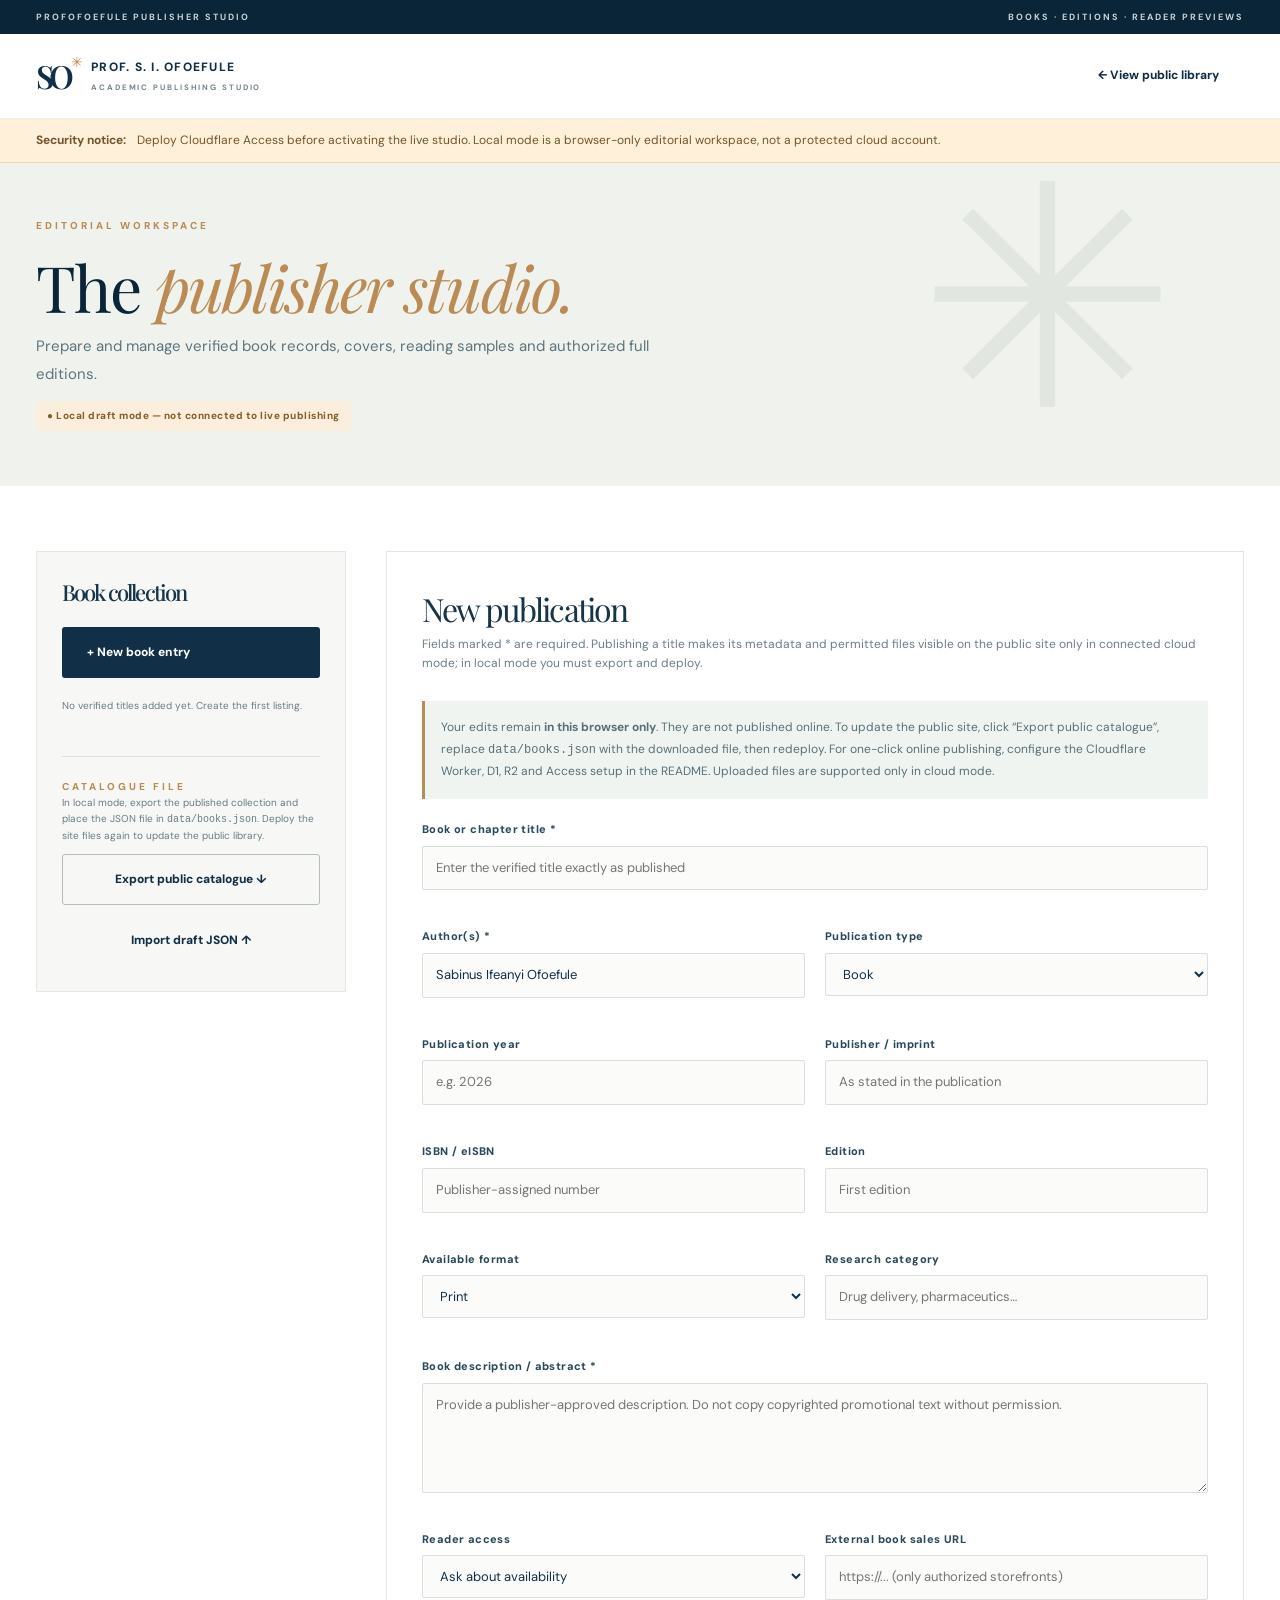
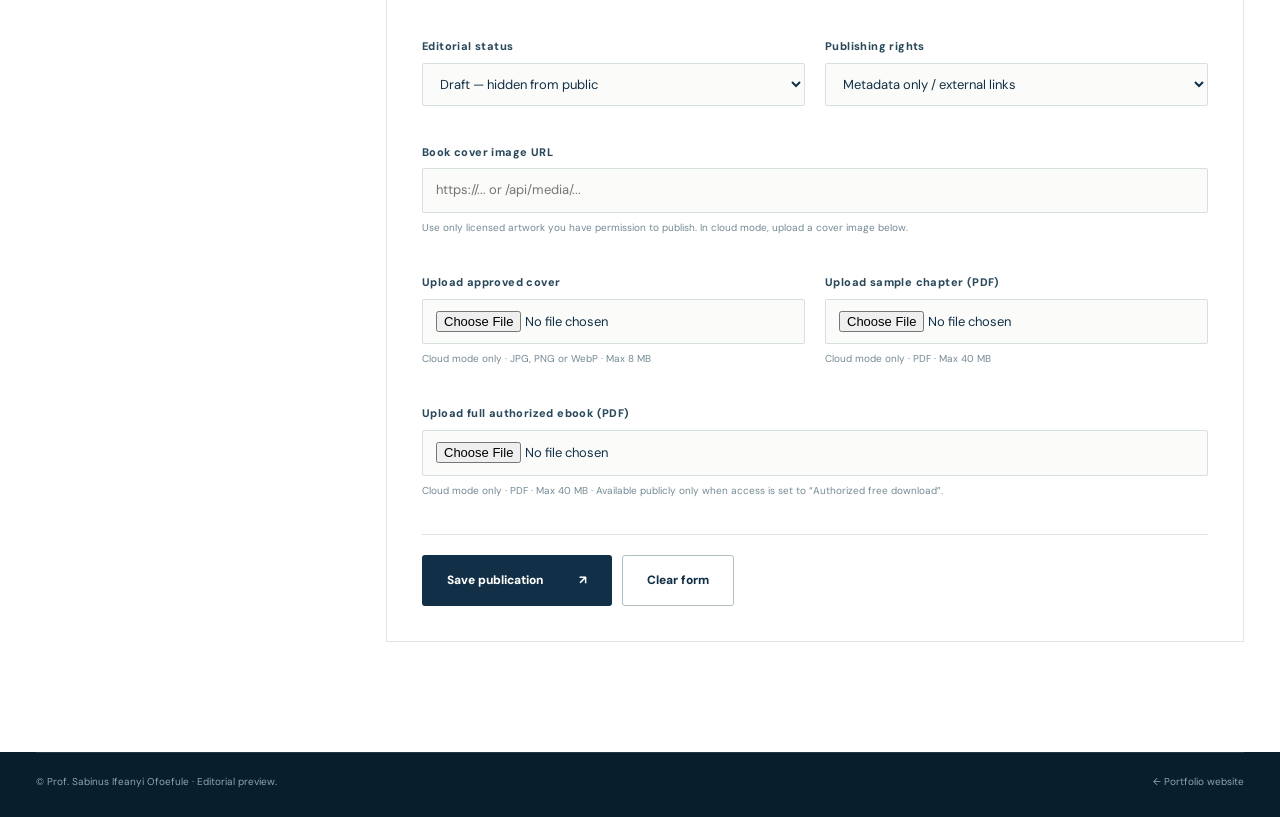
==== site/admin.html @ 311e2a6b "feat: add academic portfolio, publication library, and book publishing studio" ====
<!doctype html><html lang="en"><head><meta charset="UTF-8"><meta name="viewport" content="width=device-width,initial-scale=1"><meta name="theme-color" content="#112d43"><title>Publisher Studio | Prof. S. I. Ofoefule</title><meta name="robots" content="noindex,nofollow"><link rel="icon" href="assets/logo.svg"><link rel="stylesheet" href="assets/style.css"></head><body>
<a class="skip-link" href="#main">Skip to content</a><div class="topline"><div class="container top-inner"><span>PROFOFOEFULE PUBLISHER STUDIO</span><span>BOOKS · EDITIONS · READER PREVIEWS</span></div></div><header class="site-header"><nav class="nav container"><a class="brand" href="index.html"><span class="brand-mark">SO<span class="brand-star">✳</span></span><span class="brand-copy"><b>PROF. S. I. OFOEFULE</b><small>ACADEMIC PUBLISHING STUDIO</small></span></a><a href="books.html" class="btn btn-ghost">← View public library</a></nav></header>
<div class="studio-banner"><div class="container"><strong>Security notice:</strong> Deploy Cloudflare Access before activating the live studio. Local mode is a browser-only editorial workspace, not a protected cloud account.</div></div>
<main id="main"><section class="page-hero" style="padding:55px 0"><div class="container"><div class="section-kicker">EDITORIAL WORKSPACE</div><h1 style="margin-bottom:8px">The <em>publisher studio.</em></h1><p style="margin-bottom:12px">Prepare and manage verified book records, covers, reading samples and authorized full editions.</p><div id="modeStatus" class="status-chip" role="status">Detecting publishing mode…</div></div></section><section class="inner-content"><div class="container studio-layout"><aside class="studio-panel"><h2>Book collection</h2><button class="btn btn-dark" id="newBook" style="width:100%;justify-content:space-between">+ New book entry</button><div class="studio-entries" id="entries"><p class="preview-badge">Loading entries…</p></div><div style="border-top:1px solid #dae2dd;margin-top:32px;padding-top:22px"><div class="section-kicker">CATALOGUE FILE</div><p class="preview-badge">In local mode, export the published collection and place the JSON file in <code>data/books.json</code>. Deploy the site files again to update the public library.</p><button class="btn btn-outline" id="exportBooks" style="width:100%">Export public catalogue ↓</button><label class="btn btn-ghost" style="width:100%;margin-top:10px;cursor:pointer">Import draft JSON ↑<input type="file" accept="application/json,.json" id="importBooks" style="display:none"></label></div></aside>
<div class="studio-form"><h2 id="formHeading">New publication</h2><p>Fields marked * are required. Publishing a title makes its metadata and permitted files visible on the public site only in connected cloud mode; in local mode you must export and deploy.</p><div class="help-tip" id="modeHelp">Checking access to the configured Cloudflare database.</div><form id="bookForm"><input type="hidden" name="id" id="bookId"><div class="form-grid"><div class="form-field wide"><label for="title">Book or chapter title *</label><input type="text" id="title" name="title" placeholder="Enter the verified title exactly as published" required maxlength="220"></div><div class="form-field"><label for="author">Author(s) *</label><input type="text" id="author" name="author" value="Sabinus Ifeanyi Ofoefule" required maxlength="300"></div><div class="form-field"><label for="type">Publication type</label><select id="type" name="type"><option value="book">Book</option><option value="chapter">Book chapter</option></select></div><div class="form-field"><label for="year">Publication year</label><input type="number" id="year" name="year" min="1900" max="2100" placeholder="e.g. 2026"></div><div class="form-field"><label for="publisher">Publisher / imprint</label><input type="text" id="publisher" name="publisher" maxlength="200" placeholder="As stated in the publication"></div><div class="form-field"><label for="isbn">ISBN / eISBN</label><input type="text" id="isbn" name="isbn" maxlength="45" placeholder="Publisher-assigned number"></div><div class="form-field"><label for="edition">Edition</label><input type="text" id="edition" name="edition" maxlength="85" placeholder="First edition"></div><div class="form-field"><label for="format">Available format</label><select id="format" name="format"><option value="Print">Print</option><option value="eBook (PDF)">eBook (PDF)</option><option value="Print + eBook">Print + eBook</option><option value="Book chapter">Book chapter</option></select></div><div class="form-field"><label for="category">Research category</label><input type="text" id="category" name="category" maxlength="100" placeholder="Drug delivery, pharmaceutics…"></div><div class="form-field wide"><label for="summary">Book description / abstract *</label><textarea id="summary" name="summary" required maxlength="6000" placeholder="Provide a publisher-approved description. Do not copy copyrighted promotional text without permission."></textarea></div><div class="form-field"><label for="access">Reader access</label><select id="access" name="access"><option value="inquiry">Ask about availability</option><option value="free">Authorized free download</option><option value="external">External purchase / distribution link</option></select></div><div class="form-field"><label for="external_url">External book sales URL</label><input type="url" id="external_url" name="external_url" placeholder="https://... (only authorized storefronts)"></div><div class="form-field"><label for="status">Editorial status</label><select id="status" name="status"><option value="draft">Draft — hidden from public</option><option value="published">Published — visible publicly</option></select></div><div class="form-field"><label for="license">Publishing rights</label><select id="license" name="license"><option value="metadata">Metadata only / external links</option><option value="authorized">Author or publisher authorized file hosting</option></select></div><div class="form-field wide"><label for="cover_url">Book cover image URL</label><input type="text" id="cover_url" name="cover_url" placeholder="https://... or /api/media/..."><small>Use only licensed artwork you have permission to publish. In cloud mode, upload a cover image below.</small></div><div class="form-field"><label for="coverFile">Upload approved cover</label><input type="file" id="coverFile" accept="image/jpeg,image/png,image/webp"><small>Cloud mode only · JPG, PNG or WebP · Max 8 MB</small></div><div class="form-field"><label for="sampleFile">Upload sample chapter (PDF)</label><input type="file" id="sampleFile" accept="application/pdf"><small>Cloud mode only · PDF · Max 40 MB</small></div><div class="form-field wide"><label for="fullFile">Upload full authorized ebook (PDF)</label><input type="file" id="fullFile" accept="application/pdf"><small>Cloud mode only · PDF · Max 40 MB · Available publicly only when access is set to “Authorized free download”.</small></div></div><input type="hidden" name="sample_url" id="sample_url"><input type="hidden" name="full_url" id="full_url"><div class="form-actions"><button class="btn btn-dark" type="submit" id="saveBtn">Save publication <span>↗</span></button><button class="btn btn-outline" id="resetBtn" type="button">Clear form</button><button class="btn btn-ghost hidden" id="deleteBtn" type="button" style="color:#8a3d3d">Delete entry</button></div></form></div></div></section></main><footer class="footer"><div class="container footer-base"><span>© <span id="year"></span> Prof. Sabinus Ifeanyi Ofoefule · Editorial preview.</span><span><a href="index.html">← Portfolio website</a></span></div></footer><div id="toast" class="toast hidden" role="status"></div><script src="assets/common.js" defer></script><script src="assets/studio.js" defer></script></body></html>
---- site/assets/style.css ----
@import url('https://fonts.googleapis.com/css2?family=DM+Sans:wght@400;500;600;700&family=Manrope:wght@400;500;600;700;800&family=Playfair+Display:ital,wght@0,400;0,500;0,600;0,700;1,400;1,500;1,600&display=swap');
:root{--navy:#112f46;--navy-deep:#0a2438;--navy-light:#1d4860;--ink:#173448;--text:#3e5260;--sub:#6e7e83;--gold:#bb8b55;--gold-light:#dec49d;--cream:#f8f6f1;--paper:#fff;--line:#dce1de;--blue-bg:#edf2f2;--serif:'Playfair Display',Georgia,serif;--sans:'DM Sans',Arial,sans-serif;--manrope:'Manrope',Arial,sans-serif}
*{box-sizing:border-box}html{scroll-behavior:smooth;scroll-padding-top:100px}body{margin:0;background:var(--cream);color:var(--ink);font-family:var(--sans);font-size:15px;line-height:1.6}a{color:inherit;text-decoration:none}button,input,select,textarea{font:inherit}button{cursor:pointer}img{max-width:100%}.container{width:min(1240px,calc(100% - 72px));margin-inline:auto}.skip-link{position:absolute;left:-1000px;top:0;background:white;color:var(--navy);z-index:100;padding:12px}.skip-link:focus{left:10px;top:10px}.topline{background:var(--navy-deep);color:#c8d3d6;font-size:9px;font-weight:700;letter-spacing:2px}.top-inner{display:flex;justify-content:space-between;align-items:center;min-height:34px}.top-dot{display:inline-block;width:4px;height:4px;border-radius:50%;background:var(--gold);margin:0 10px 2px}.site-header{background:#fff;position:relative;z-index:12;border-bottom:1px solid #eef0ed}.nav{min-height:84px;display:flex;align-items:center;justify-content:space-between;gap:24px}.brand{display:inline-flex;align-items:center;gap:14px;min-width:215px}.brand-mark{font-family:var(--serif);font-size:32px;letter-spacing:-5px;position:relative;line-height:1;color:var(--navy);font-weight:600;padding-right:8px}.brand-star{font:14px var(--sans);position:absolute;top:-7px;right:-6px;letter-spacing:0;color:var(--gold)}.brand-copy{display:flex;flex-direction:column;gap:4px}.brand-copy b{letter-spacing:1.25px;color:var(--navy);font-size:12px;font-weight:800}.brand-copy small{font-size:7.8px;letter-spacing:1.9px;color:#73858a;font-weight:700}.nav-links{display:flex;align-items:center;gap:30px}.nav-links>a{font-size:12px;font-weight:700;color:#385366;white-space:nowrap;transition:color .2s}.nav-links>a:hover,.nav-links>a.active{color:var(--gold)}.nav-links .nav-action{background:var(--navy);color:white;border-radius:3px;padding:14px 17px;display:inline-flex;gap:17px}.nav-links .nav-action:hover{color:#fff;background:#264961}.mobile-toggle{display:none;border:0;background:none;padding:10px}.mobile-toggle span{display:block;width:25px;height:2px;background:var(--navy);margin:5px 0}
.hero{background:linear-gradient(110deg,#fcfbf8 2%,#f6f5ee 80%);overflow:hidden}.hero-grid{min-height:680px;display:grid;grid-template-columns:1.14fr .86fr;align-items:center;gap:70px}.hero-copy{padding:75px 0 75px 12px}.eyebrow,.section-kicker,.small-caps{font-size:10px;letter-spacing:3px;font-weight:800;color:var(--gold);display:flex;align-items:center;gap:10px}.eyebrow .dot{height:7px;width:7px;background:var(--gold);border-radius:50%}.hero-name{font-size:16px;font-weight:700;margin:31px 0 5px;color:var(--navy-light)}h1,h2,h3,p{margin-top:0}h1,h2{font-family:var(--serif);font-weight:400;letter-spacing:-1.85px}h1{font-size:clamp(45px,5vw,74px);line-height:1.19;margin-bottom:22px;color:var(--navy-deep)}h1 em,h2 em{font-weight:400;color:var(--gold);font-style:italic}.hero-lead{max-width:530px;color:#566b74;font-size:17px;line-height:1.85;margin-bottom:29px}.hero-buttons{display:flex;align-items:center;gap:16px}.btn{display:inline-flex;align-items:center;justify-content:center;gap:35px;padding:15px 24px;border-radius:3px;font-size:12px;font-weight:800;border:1px solid transparent;transition:transform .2s,background-color .2s;text-align:center;white-space:nowrap}.btn:hover{transform:translateY(-2px)}.btn-dark{background:var(--navy);color:#fff}.btn-dark:hover{background:#23495c}.btn-ghost{color:var(--navy)}.btn-ghost:hover{background:#ebece5}.btn-outline{border-color:#b2bec1;background:transparent;color:var(--navy)}.btn-gold{background:#d6b17f;color:var(--navy-deep)}.btn-gold:hover{background:#edc894}.hero-affil{display:flex;align-items:center;gap:15px;border-top:1px solid #e1e2da;padding-top:32px;margin-top:46px}.affil-symbol{font-size:28px;color:#c5a46c}.hero-affil span:last-child{display:flex;flex-direction:column}.hero-affil strong{font-size:12px;font-weight:800}.hero-affil small{font-size:11px;color:#75888e}.hero-visual{height:680px;position:relative;display:flex;align-items:center;justify-content:center;isolation:isolate}.orb{position:absolute;border-radius:50%;border:1px solid #d7d9cf}.orb-one{width:620px;height:620px;left:0;top:4%;z-index:-1}.orb-two{width:470px;height:470px;left:14%;top:16%;z-index:-1;border-color:#dcd9d0}.portrait-wrap{width:380px;height:485px;background:linear-gradient(160deg,#214c60,#0e293f 70%);position:relative;box-shadow:18px 23px 0 #e7e3d8,0 25px 70px #21445c1e;display:flex;flex-direction:column;justify-content:space-between;overflow:hidden}.portrait-wrap::before{content:'';position:absolute;width:340px;height:340px;border:1px solid #f7e2b52b;border-radius:50%;top:30px;right:-125px}.portrait-wrap::after{content:'';position:absolute;width:190px;height:190px;border:1px solid #f7e2b52b;border-radius:50%;top:105px;right:-50px}.portrait-head{display:flex;flex-direction:column;align-items:center;padding-top:116px;color:white;z-index:1}.portrait-eyebrow{font-size:10px;color:#deb982;letter-spacing:3px}.portrait-monogram{font-family:var(--serif);font-size:122px;font-weight:400;letter-spacing:-15px;margin-left:-9px;line-height:1.4;color:#e7e3d7}.portrait-monogram span{color:#c6955d}.portrait-script{font-family:var(--serif);font-size:22px;font-style:italic;color:#f2d29b}.portrait-btm{display:flex;align-items:center;gap:19px;padding:25px 31px;color:#c3d3d7;border-top:1px solid #ffffff23;z-index:1;font-size:9px;font-weight:700;letter-spacing:2.3px}.mini-atom{font-size:33px;color:#c2a577}.portrait-line{position:absolute;width:2px;height:90px;background:#d3ae7e;top:0;left:35px;opacity:.5}.portrait-stamp{width:112px;height:112px;position:absolute;border-radius:50%;background:#ead0a8;color:#163144;right:-11px;bottom:73px;display:flex;flex-direction:column;align-items:center;justify-content:center;text-align:center;line-height:1.05;box-shadow:0 8px 15px #00000013}.portrait-stamp span{font-size:9px;letter-spacing:2px}.portrait-stamp b{font-size:31px;font-family:var(--serif);font-weight:500}.portrait-stamp small{font-size:7px;letter-spacing:1px;font-weight:700}.hero-decoration{position:absolute;bottom:29px;right:-46px;letter-spacing:3.7px;color:#b6b8ad;font-size:9px;transform:rotate(-90deg);transform-origin:right bottom}.stats-band{background:var(--navy);color:white}.stats-grid{display:grid;grid-template-columns:repeat(4,1fr);padding:34px 0}.stat{display:flex;align-items:center;gap:19px;min-height:80px;justify-content:center;border-right:1px solid #ffffff2d}.stat:last-child{border:0}.stat b{font-family:var(--serif);font-size:41px;font-weight:400;line-height:1}.stat b span{color:#c59d65}.stat>span{font-size:10px;font-weight:800;letter-spacing:1.2px;line-height:1.8}.stat small{display:block;color:#a9c0ca;font-weight:400;letter-spacing:0;font-size:11px}
.section{padding:113px 0}.section-side{border-top:1px solid #cfd7d4;padding-top:20px}.section-number{font-size:10px;color:#637885;font-weight:800;letter-spacing:2px}.side-ornament{height:76px;width:1px;background:#c7c9c2;margin:23px 0}.small-caps{font-size:9px;color:#869096;letter-spacing:2px}.intro-section{background:white}.intro-grid{display:grid;grid-template-columns:1fr 3fr;gap:72px}.intro-content h2{font-size:clamp(36px,4vw,56px);line-height:1.25;max-width:880px;margin:20px 0 31px}.intro-columns{display:grid;grid-template-columns:1fr 1fr;gap:38px}.intro-columns p{color:#5a6f76;font-size:15px;line-height:1.95}.intro-columns strong{color:var(--navy)}.text-link{font-size:12px;font-weight:800;border-bottom:1px solid #c7a472;display:inline-flex;align-items:center;gap:38px;padding:10px 0;color:var(--navy)}.research-section{background:#eff3f1}.section-row{display:flex;align-items:end;justify-content:space-between;gap:45px;margin-bottom:43px}.section-row h2{font-size:clamp(36px,4vw,52px);line-height:1.2;margin:15px 0 0}.section-row>p{max-width:365px;color:#60737c;font-size:14px;line-height:1.9;margin:0 0 6px}.research-grid{display:grid;grid-template-columns:repeat(4,1fr);gap:15px}.research-card{background:white;min-height:325px;display:flex;flex-direction:column;padding:25px 25px 0;border:1px solid #e4e7e4;transition:transform .2s,box-shadow .2s}.research-card:hover{transform:translateY(-4px);box-shadow:0 14px 20px #1e404b12}.research-num{font-size:10px;letter-spacing:2px;color:#a8b0b1;font-weight:700}.research-icon{font-family:var(--serif);font-size:47px;color:var(--gold);margin:17px 0 15px;line-height:1}.research-card h3{font-family:var(--serif);font-size:20px;font-weight:600;line-height:1.38;margin-bottom:12px}.research-card p{color:#6b7c82;font-size:12px;line-height:1.85;flex:1}.card-foot{border-top:1px solid #e7e9e7;margin:15px -25px 0;padding:15px 25px;font-size:9px;letter-spacing:1.4px;font-weight:800;color:#788991;display:flex;justify-content:space-between}.card-foot span{font-size:15px;color:var(--gold)}.source-note{color:#869399;font-size:11px;margin-top:20px;margin-bottom:0}.publications-section{background:white}.publication-list{border-top:1px solid #dae1df}.pub-row{display:grid;grid-template-columns:100px 1fr 44px;align-items:center;gap:22px;border-bottom:1px solid #dae1df;padding:28px 6px;transition:background-color .2s}.pub-row:hover{background:#f7f8f5}.pub-year{font-family:var(--serif);font-size:25px;color:#b08d64}.pub-main{display:flex;flex-direction:column;gap:4px}.pub-main small{font-size:9px;color:#b08d64;letter-spacing:2px;font-weight:800}.pub-main b{font-family:var(--serif);font-size:20px;line-height:1.4;font-weight:600;color:var(--navy)}.pub-main>span{font-size:12px;color:#70848b}.pub-arrow{text-align:center;color:var(--gold);font-size:22px}.books-feature{background:var(--navy-deep);color:#fff;overflow:hidden}.books-feature-grid{display:grid;grid-template-columns:1.15fr 1fr;gap:50px;min-height:535px;align-items:center}.books-feature-copy{padding:80px 0}.section-kicker.light{color:#d4b280}.books-feature h2{font-size:clamp(38px,4vw,56px);line-height:1.3;margin:23px 0}.books-feature p{max-width:570px;color:#becbd0;font-size:14px;line-height:1.95;margin-bottom:29px}.books-note{color:#97afb9;font-size:10px;letter-spacing:.6px;margin-top:26px}.book-art{height:535px;position:relative;display:flex;align-items:flex-end;justify-content:center;perspective:900px}.book-art::before{content:'';position:absolute;width:390px;height:390px;border:1px solid #ffffff15;border-radius:50%;top:12%;right:1%}.book-art::after{content:'';position:absolute;width:250px;height:250px;border:1px solid #ffffff13;border-radius:50%;top:26%;right:16%}.book-stack{position:absolute;bottom:89px;display:flex;flex-direction:column;box-shadow:13px 21px 25px #00000047;z-index:1}.book-stack:after{content:'';position:absolute;right:0;top:0;bottom:0;width:11px;background:#00000021;border-left:1px solid #ffffff2b}.book-back{width:185px;height:280px;right:70px;transform:rotate(12deg);background:#a4aa9f;color:#234350;padding:32px}.book-back i{width:31px;height:31px;border:1px solid #284b5e;border-radius:50%;margin-bottom:45px}.book-back small{font-family:var(--serif);font-size:18px}.book-line{height:2px;width:60px;background:#37566b;margin-bottom:16px}.book-middle{width:198px;height:310px;right:137px;transform:rotate(-11deg);background:#c2a27e;color:#23404e;padding:36px 28px}.book-middle i{display:block;border-top:2px solid #365465;border-bottom:2px solid #365465;height:10px;width:60px;margin-bottom:75px}.book-middle span{font-family:var(--serif);font-size:27px;line-height:1.25}.book-middle small{font-size:9px;margin-top:10px;letter-spacing:2px}.book-front{width:220px;height:345px;right:210px;transform:rotate(-5deg);background:linear-gradient(145deg,#24475b,#112d44 65%);color:#e6d5b6;padding:29px;z-index:3;border:1px solid #5d7e8c}.front-logo{letter-spacing:4px;font-size:10px;color:#ebc68e}.front-pattern{font-size:115px;font-weight:100;line-height:1;color:#c69e66;margin:23px 0 8px;text-align:center}.book-front b{font-family:var(--serif);font-size:23px;font-weight:500;line-height:1.2}.book-front>span{margin-top:7px;font-size:8px;letter-spacing:1.5px}.book-front>small{border-top:1px solid #b28c6344;margin-top:auto;padding-top:10px;font-size:7px;letter-spacing:1.7px}.book-plinth{height:58px;width:460px;background:#1b4154;position:absolute;bottom:32px;right:43px;transform:skew(-23deg);box-shadow:0 19px 35px #0004}.timeline-section{background:#f9faf7}.timeline{border-top:1px solid #dae2de}.timeline-item{display:grid;grid-template-columns:150px 1fr 70px;align-items:center;border-bottom:1px solid #dae2de;padding:24px 6px;gap:35px}.timeline-item>span{font-family:var(--serif);font-size:25px;color:#b59165}.timeline-item h3{font-family:var(--serif);font-size:22px;font-weight:500;margin-bottom:4px}.timeline-item p{font-size:13px;color:#667e86;max-width:710px;margin:0}.timeline-item i{font-style:normal;color:#b1bec0;font-size:11px;letter-spacing:2px;text-align:right}.contact-section{background:#174057;color:white;padding:95px 0}.contact-grid{display:grid;grid-template-columns:1fr 1fr;gap:80px;align-items:center}.contact-section h2{font-size:clamp(38px,4.7vw,62px);line-height:1.24;margin:20px 0}.contact-section p{max-width:500px;color:#c1d2d7;line-height:1.9}.contact-card{background:#f7f5ee;color:var(--navy);padding:42px;box-shadow:20px 20px 0 #ffffff11}.contact-card small{color:#98794c;font-weight:800;letter-spacing:2px;font-size:9px}.contact-email{font-family:var(--serif);font-size:clamp(19px,2vw,25px);display:flex;gap:12px;align-items:center;margin:15px 0}.contact-email span{font-family:var(--sans);color:var(--gold)}.contact-divider{height:1px;background:#d5dacf;margin:30px 0}.contact-card p{color:#5f7480;margin-top:13px;line-height:1.8}.contact-small{font-size:10px;color:#8899a2}.footer{background:#091e2d;color:#dce5e6}.footer-grid{display:grid;grid-template-columns:1fr 1.25fr;gap:70px;padding:62px 0 53px}.footer-brand .brand-mark,.footer-brand .brand-copy b{color:#fff}.footer-brand .brand-copy small{color:#91a9b6}.footer-grid>div>p{font-size:12px;color:#8ca5b2;max-width:300px;margin:23px 0 0}.footer-links{display:grid;grid-template-columns:repeat(3,1fr);gap:20px}.footer-links>div{display:flex;flex-direction:column;gap:12px}.footer-links strong{font-size:9px;color:#c59b63;letter-spacing:2px;margin-bottom:6px}.footer-links a{color:#a8bec8;font-size:12px}.footer-links a:hover{color:#fff}.footer-base{border-top:1px solid #ffffff1b;display:flex;justify-content:space-between;padding:21px 0 28px;gap:20px;color:#8ca5b2;font-size:10px}.footer-dot{color:#c59b63;margin:0 8px}
/* Inner pages */
.page-hero{background:#eff2ed;padding:82px 0 85px;position:relative;overflow:hidden}.page-hero:after{content:'✳';font-size:310px;position:absolute;right:8%;top:-110px;color:#d4dcd5;opacity:.5;pointer-events:none}.page-hero .container{position:relative;z-index:1}.page-hero h1{font-size:clamp(44px,5vw,67px);max-width:850px;margin:15px 0 23px}.page-hero p{max-width:650px;font-size:15px;line-height:1.85;color:#5d747e}.crumb{font-size:11px;color:#6a838d;letter-spacing:1px}.crumb span{margin:0 10px;color:#ba9469}.inner-content{background:#fff;padding:65px 0 110px;min-height:420px}.inner-heading{display:flex;gap:22px;justify-content:space-between;align-items:end;margin-bottom:30px}.inner-heading h2{font-size:35px;margin:0}.catalog-toolbar{display:flex;gap:14px;align-items:center;flex-wrap:wrap;padding-bottom:32px;border-bottom:1px solid #dce4e0}.search{flex:1;min-width:240px;display:flex;align-items:center;gap:12px;background:#f2f5f3;border:1px solid #e0e6e2;border-radius:3px;padding:0 14px}.search input{width:100%;padding:15px 0;background:transparent;border:0;outline:0;font-size:13px}.filter-buttons{display:flex;gap:7px;flex-wrap:wrap}.pill{background:#f3f5f2;color:#46606c;border:1px solid #dfe4e0;border-radius:2px;padding:11px 17px;font-size:11px;font-weight:800}.pill.active{background:var(--navy);color:white;border-color:var(--navy)}.catalog-grid{display:grid;grid-template-columns:repeat(3,1fr);gap:25px;margin-top:35px}.book-card{border:1px solid #e3e8e4;background:#fff;display:flex;flex-direction:column;min-width:0}.book-cover{aspect-ratio:4/4.8;background:#e9eeea;overflow:hidden;position:relative;display:flex;align-items:center;justify-content:center}.book-cover img{height:100%;width:100%;object-fit:cover}.book-placeholder{height:79%;width:62%;background:linear-gradient(140deg,#20485a,#112e44);box-shadow:10px 13px 18px #143b4e22;color:#fff;padding:25px;display:flex;flex-direction:column;position:relative;justify-content:space-between}.book-placeholder:after{content:'✳';color:#cda66f;position:absolute;top:34%;left:33%;font-size:65px}.book-placeholder small{letter-spacing:2px;font-size:8px}.book-placeholder b{font-family:var(--serif);font-size:18px;line-height:1.25;font-weight:500}.book-info{padding:22px 21px;flex:1;display:flex;flex-direction:column}.book-info small{font-size:9px;letter-spacing:1.4px;color:#ba8d57;font-weight:800}.book-info h3{font-family:var(--serif);font-size:23px;line-height:1.34;margin:10px 0}.book-info p{font-size:12px;color:#6d828a;line-height:1.8;flex:1}.book-info .text-link{align-self:start}.empty-library{grid-column:1/-1;background:#f5f7f3;border:1px dashed #c5d4cd;text-align:center;padding:70px 30px}.empty-library .empty-symbol{font-size:59px;color:#b99b6e;line-height:1}.empty-library h3{font-family:var(--serif);font-size:29px;margin:15px 0}.empty-library p{max-width:520px;margin:0 auto 22px;color:#607884}.empty-library .note{font-size:12px;color:#7e9298}.library-benefits{display:grid;grid-template-columns:repeat(3,1fr);gap:22px;margin-top:50px}.library-benefits>div{border-top:2px solid #be9b6e;padding-top:20px}.library-benefits strong{font-size:14px}.library-benefits p{font-size:12px;color:#71868e;margin:8px 0}.details-grid{display:grid;grid-template-columns:330px 1fr;gap:75px;margin-top:15px}.detail-cover{background:#e9efea;min-height:440px;display:flex;align-items:center;justify-content:center}.detail-cover img{width:100%;height:100%;object-fit:cover}.detail-summary h1{font-size:50px;margin-bottom:22px}.detail-summary p{color:#5e7480}.detail-meta{display:grid;grid-template-columns:repeat(2,1fr);gap:15px;margin:29px 0;padding-top:24px;border-top:1px solid #dde3df}.detail-meta div{display:flex;flex-direction:column;gap:5px}.detail-meta small{color:#9b855e;letter-spacing:1.3px;font-size:9px;font-weight:800}.detail-meta strong{font-size:13px}.detail-actions{display:flex;gap:10px;flex-wrap:wrap;margin:24px 0}.reader-preview{border-top:1px solid #dce2dd;padding:40px 0}.reader-preview iframe{width:100%;height:650px;border:1px solid #d9e0df;background:#f6f8f7}.pub-item{border-bottom:1px solid #dce4e0;padding:23px 0;display:grid;grid-template-columns:95px 1fr 60px;gap:30px}.pub-item .pub-year{font-size:26px}.pub-item h3{font:600 22px/1.45 var(--serif);margin:4px 0 8px}.pub-item p{font-size:12px;color:#6a8189;margin:0}.pub-item a{color:var(--gold);font-size:22px;align-self:center;text-align:right}.info-callout{padding:22px;background:#f4f7f4;border-left:3px solid #b99161;color:#546c74;font-size:13px;margin:35px 0}
/* Publisher studio */
.studio-banner{background:#fff1d9;border-bottom:1px solid #efd5a9;padding:12px 0;color:#76532b;font-size:12px}.studio-banner strong{margin-right:8px}.studio-layout{display:grid;grid-template-columns:310px 1fr;gap:40px;align-items:start}.studio-panel{background:#f7f8f5;border:1px solid #e2e8e2;padding:25px;min-height:420px}.studio-panel h2{font:500 22px var(--serif);margin-bottom:20px}.studio-entries{display:flex;flex-direction:column;gap:10px;margin-top:20px}.studio-entry{display:block;background:white;border:1px solid #dce5df;padding:15px;cursor:pointer;text-align:left;color:var(--navy);width:100%}.studio-entry.active{border-color:#bb8a55;box-shadow:inset 3px 0 #bb8a55}.studio-entry strong{display:block;font-size:12px}.studio-entry small{font-size:10px;color:#8aa0a7}.studio-form{background:#fff;padding:35px;border:1px solid #e0e7e2}.studio-form h2{font:400 32px var(--serif);margin:0 0 5px}.studio-form>p{color:#6b7f87;font-size:12px;margin-bottom:28px}.form-grid{display:grid;grid-template-columns:1fr 1fr;gap:20px}.form-field{display:flex;flex-direction:column;gap:7px;margin-bottom:18px}.form-field.wide{grid-column:1/-1}.form-field label{font-size:11px;font-weight:800;letter-spacing:.4px;color:#29495b}.form-field input,.form-field select,.form-field textarea{border:1px solid #d6e0dc;border-radius:2px;background:#fbfcfa;padding:11px 13px;color:var(--navy);width:100%;outline:0;font-size:13px}.form-field input:focus,.form-field select:focus,.form-field textarea:focus{border-color:#bc915e;box-shadow:0 0 0 2px #be9f7233}.form-field textarea{min-height:110px;resize:vertical}.form-field small{color:#748994;font-size:10px}.form-actions{display:flex;gap:10px;flex-wrap:wrap;border-top:1px solid #dce5e1;margin-top:17px;padding-top:20px}.help-tip{background:#eff4f1;color:#587079;padding:16px;font-size:12px;line-height:1.8;border-left:3px solid var(--gold);margin-bottom:22px}.status-chip{display:inline-flex;gap:7px;align-items:center;font-size:10px;letter-spacing:.5px;font-weight:800;padding:7px 11px;border-radius:2px;background:#fbeedc;color:#865f2a}.status-chip.live{background:#e5f0e7;color:#27683a}.preview-badge{font-size:10px;color:#667d86}.toast{position:fixed;right:22px;bottom:25px;z-index:50;max-width:450px;padding:16px 22px;background:#142e42;color:white;box-shadow:0 12px 45px #0003;font-size:13px}.hidden{display:none!important}.link-inline{color:#aa7d49;text-decoration:underline;text-underline-offset:3px}.contact-card a{overflow-wrap:anywhere}
@media(max-width:1170px){.nav-links{gap:14px}.nav-links>a{font-size:11px}.brand{min-width:190px}.container{width:min(1120px,calc(100% - 52px))}.hero-grid{gap:25px}.hero-visual{transform:scale(.94)}.research-card{padding-left:19px;padding-right:19px}.card-foot{margin-left:-19px;margin-right:-19px;padding-left:19px;padding-right:19px}.book-front{right:170px}.book-middle{right:105px}.book-back{right:40px}}
@media(max-width:900px){.container{width:calc(100% - 40px)}.top-inner span:last-child{display:none}.nav{min-height:73px}.mobile-toggle{display:block}.nav-links{display:none;position:absolute;top:100%;left:0;right:0;background:white;flex-direction:column;align-items:stretch;padding:22px 26px;box-shadow:0 15px 30px #132d431a}.nav-links.open{display:flex}.nav-links>a{font-size:14px;padding:7px 0}.nav-links .nav-action{justify-content:center;padding:15px}.hero-grid{grid-template-columns:1fr 1fr;gap:15px;min-height:590px}.hero-copy{padding:50px 0 40px}.hero-name{margin-top:20px}.hero-lead{font-size:14px}.hero-buttons{flex-wrap:wrap;gap:9px}.hero-visual{height:580px;transform:scale(.79);transform-origin:left center}.stats-grid{grid-template-columns:repeat(2,1fr);gap:15px}.stat:nth-child(2){border:0}.research-grid{grid-template-columns:repeat(2,1fr)}.books-feature-grid{grid-template-columns:1fr 1fr;gap:0}.book-art{transform:scale(.74);transform-origin:right bottom}.intro-grid{grid-template-columns:1fr 3fr;gap:30px}.contact-grid{gap:30px}.footer-grid{grid-template-columns:1fr}.studio-layout{grid-template-columns:1fr}.studio-panel{min-height:auto}}
@media(max-width:640px){body{font-size:14px}.container{width:calc(100% - 36px)}.topline{font-size:8px;letter-spacing:1.1px}.brand-copy b{font-size:11px}.brand-copy small{font-size:7px}.hero-grid{display:flex;flex-direction:column;align-items:stretch;gap:0}.hero-copy{padding:57px 3px 34px}.hero-name{font-size:14px;margin-top:23px}h1{font-size:clamp(42px,11vw,60px)}.hero-lead{font-size:15px;line-height:1.8}.hero-buttons .btn{width:100%;justify-content:space-between}.hero-affil{margin-top:24px;padding-top:23px}.hero-visual{height:460px;transform:none;max-width:390px;width:100%;margin:auto}.portrait-wrap{width:270px;height:370px;box-shadow:12px 12px 0 #e7e3d8}.portrait-head{padding-top:72px}.portrait-monogram{font-size:92px}.portrait-script{font-size:17px}.portrait-btm{padding:18px;font-size:7px}.portrait-stamp{width:90px;height:90px;right:0;bottom:37px}.portrait-stamp b{font-size:25px}.orb-one{width:390px;height:390px}.orb-two{width:300px;height:300px}.hero-decoration{display:none}.stats-grid{padding:25px 0}.stat{justify-content:start;gap:13px;padding:8px;border-right:0}.stat b{font-size:34px}.stat>span{font-size:9px}.stat small{font-size:10px}.section{padding:74px 0}.intro-grid{display:block}.section-side{display:none}.intro-content h2,.section-row h2{font-size:37px;line-height:1.27}.intro-columns{grid-template-columns:1fr;gap:1px}.intro-columns p{font-size:14px}.section-row{display:block;margin-bottom:29px}.section-row>p{margin-top:13px}.section-row>.btn{margin-top:24px}.research-grid{grid-template-columns:1fr}.research-card{min-height:285px}.books-feature-grid{display:block;min-height:auto}.books-feature-copy{padding:75px 0 12px}.books-feature h2{font-size:41px}.book-art{height:380px;transform:scale(.73);transform-origin:center bottom;margin-left:-80px}.timeline-item{grid-template-columns:90px 1fr;gap:10px;padding:20px 2px}.timeline-item>span{font-size:17px}.timeline-item h3{font-size:20px}.timeline-item i{display:none}.contact-section{padding:65px 0}.contact-grid{grid-template-columns:1fr;gap:25px}.contact-section h2{font-size:44px}.contact-card{padding:27px}.contact-email{font-size:18px}.footer-grid{padding:51px 0 42px;gap:38px}.footer-links{gap:8px}.footer-links strong{font-size:8px}.footer-links a{font-size:11px}.footer-base{display:flex;flex-direction:column;font-size:9px;gap:7px}.page-hero{padding:53px 0}.page-hero:after{font-size:190px;right:-8%;top:-40px}.page-hero h1{font-size:44px}.inner-content{padding:50px 0 75px}.catalog-grid{grid-template-columns:1fr}.library-benefits{grid-template-columns:1fr}.details-grid{grid-template-columns:1fr;gap:26px}.detail-cover{min-height:350px}.detail-summary h1{font-size:37px}.detail-meta{grid-template-columns:1fr 1fr}.pub-item{grid-template-columns:62px 1fr 20px;gap:10px}.pub-item h3{font-size:18px}.pub-item .pub-year{font-size:20px}.studio-form{padding:20px}.form-grid{grid-template-columns:1fr}.form-field.wide{grid-column:1}.inner-heading h2{font-size:29px}}
@media(prefers-reduced-motion:reduce){html{scroll-behavior:auto}*,*:before,*:after{transition:none!important}}
/* Expanded academic biography */
.profile-grid{display:grid;grid-template-columns:320px 1fr;gap:80px;align-items:start}.profile-sidebar{position:sticky;top:25px}.profile-side-card{background:#f1f5f1;padding:30px;margin-bottom:18px;border:1px solid #e0e7e1}.profile-side-card h2{font-size:27px;line-height:1.3;margin:13px 0}.profile-side-card p{font-size:13px;color:#627b83;line-height:1.8}.profile-side-card small{font-size:9px;color:#aa8454;letter-spacing:1.7px;font-weight:800}.profile-rule{height:1px;background:#d9e1dc;margin:24px 0}.profile-body h2{font-size:43px;margin:15px 0 25px}.profile-body>p{font-size:15px;color:#637a84;line-height:2;margin-bottom:20px}.profile-body h3{font:500 27px var(--serif);margin:38px 0 18px;padding-top:27px;border-top:1px solid #dde5e0}.profile-table{border-top:1px solid #dce4de}.profile-table>div{display:grid;grid-template-columns:95px 1fr;gap:20px;border-bottom:1px solid #dce4de;padding:18px 0}.profile-table b{font:500 25px var(--serif);color:#b58b55}.profile-table span{display:flex;flex-direction:column}.profile-table strong{font-size:14px}.profile-table small{font-size:12px;color:#78909a}.profile-sources{padding-left:18px;color:#57727f;line-height:2}.profile-sources a{text-decoration:underline;text-decoration-color:#d2b18b;text-underline-offset:4px}.profile-sources a:hover{color:#ae8252}@media(max-width:900px){.profile-grid{grid-template-columns:240px 1fr;gap:30px}.profile-side-card{padding:20px}}@media(max-width:640px){.profile-grid{grid-template-columns:1fr}.profile-sidebar{position:static}.profile-body h2{font-size:38px}.profile-body>p{font-size:14px}.profile-body h3{font-size:23px}}
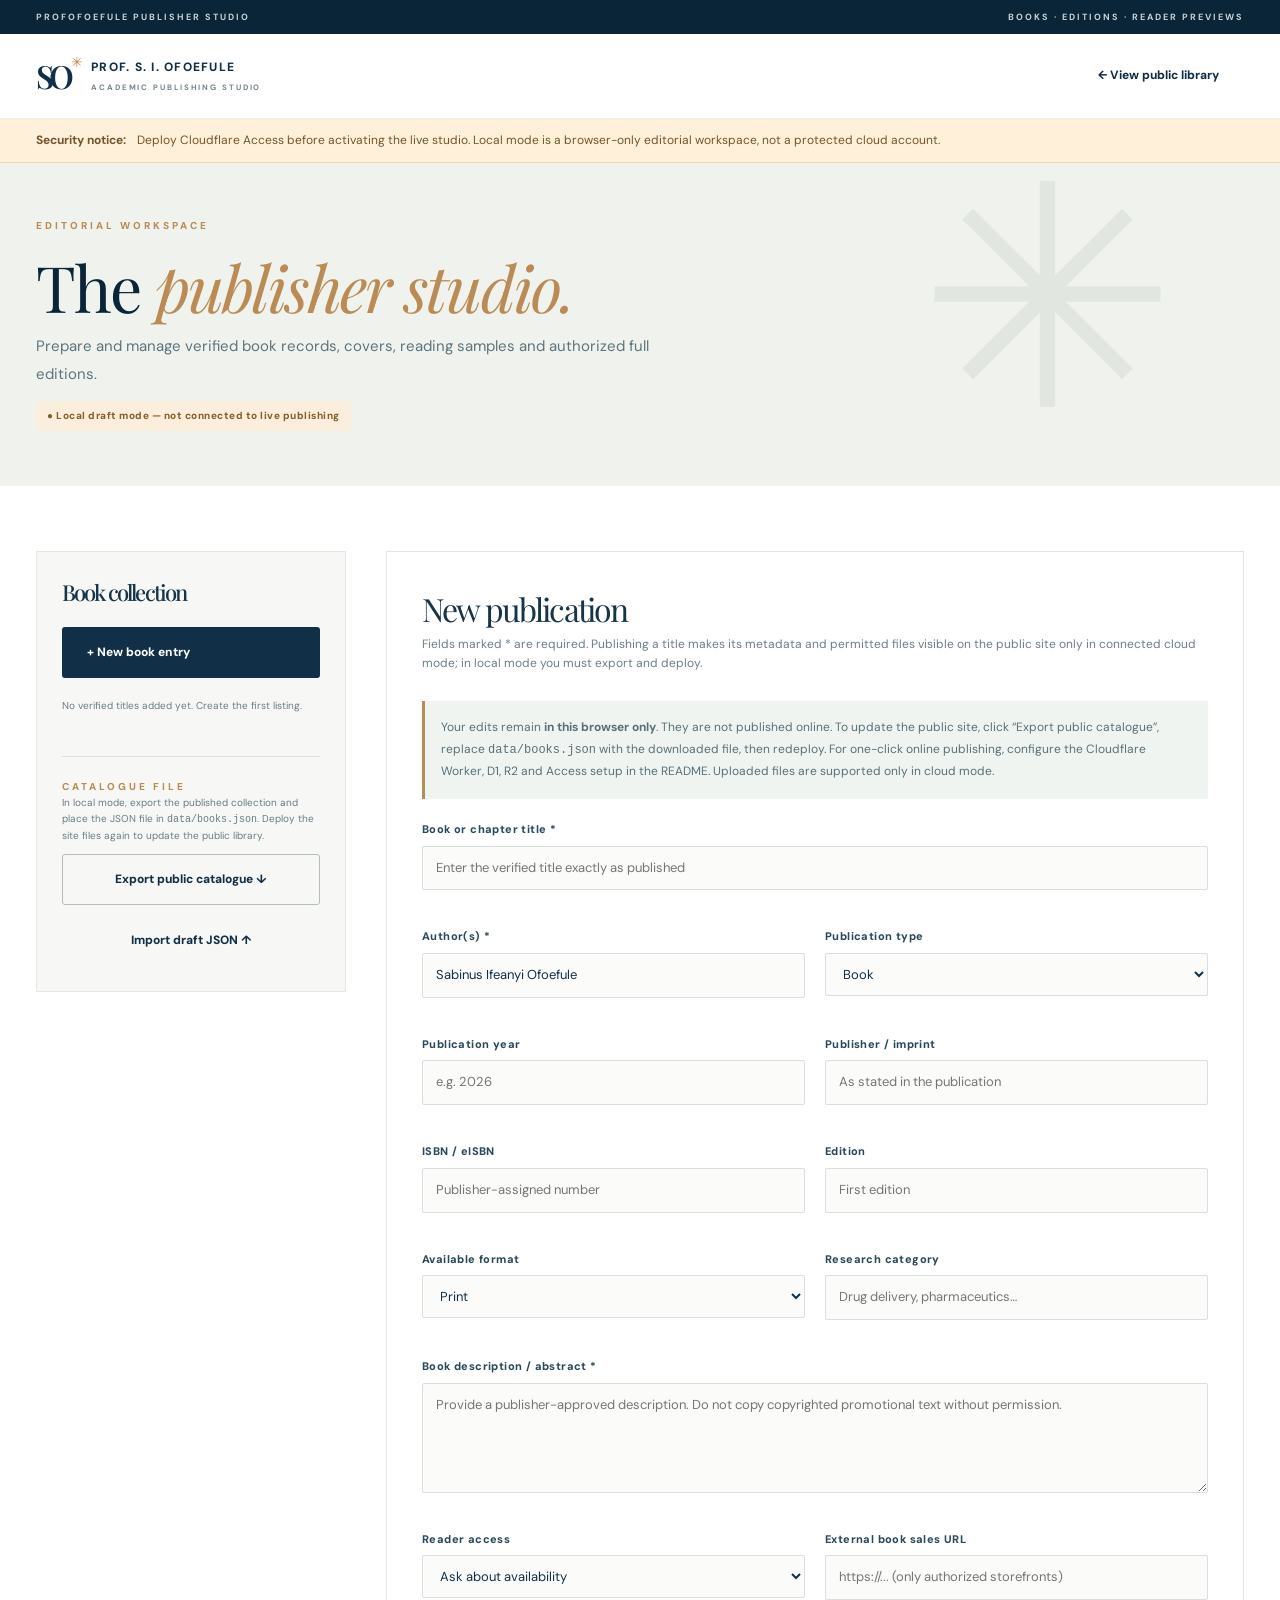
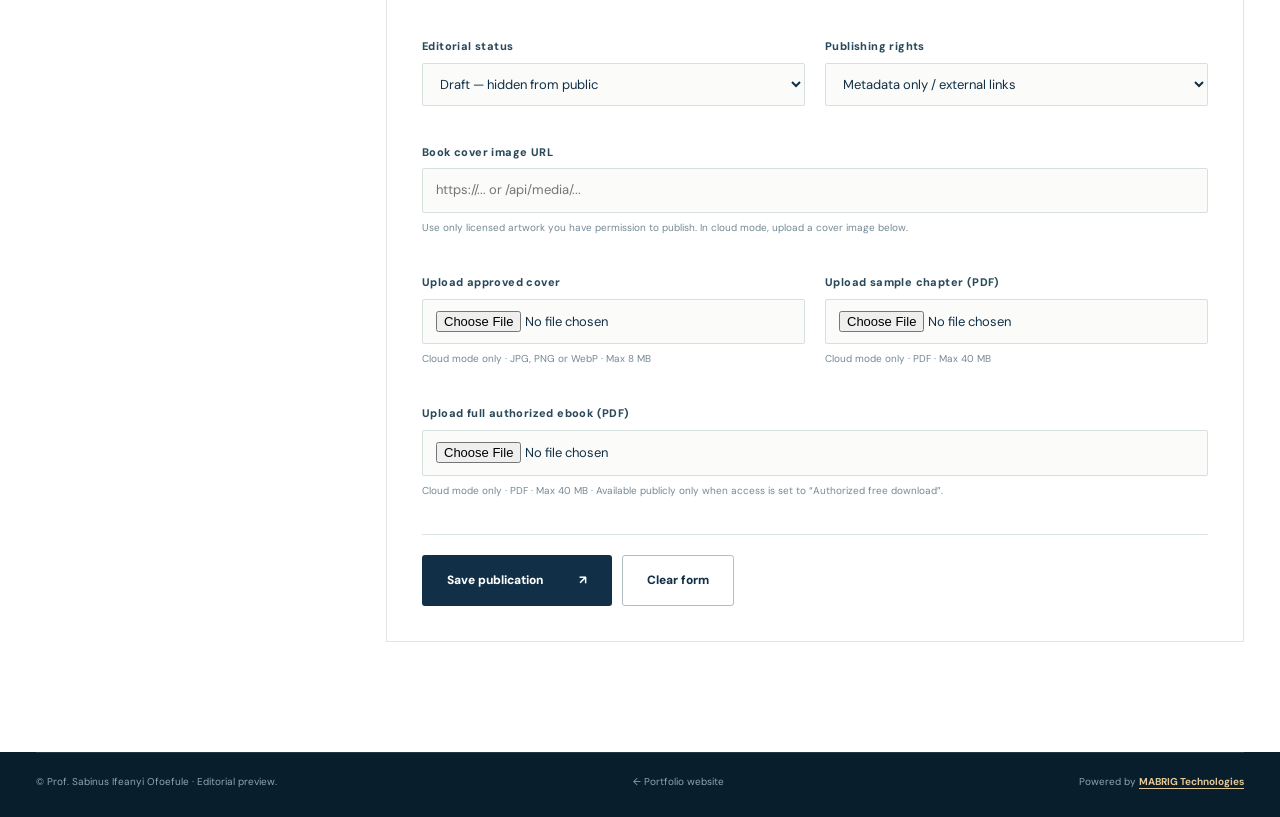
==== commit 4252fb5c: "Add linked MABRIG Technologies credit across site footers" ====
--- a/site/admin.html
+++ b/site/admin.html
@@ -2,4 +2,4 @@
 <a class="skip-link" href="#main">Skip to content</a><div class="topline"><div class="container top-inner"><span>PROFOFOEFULE PUBLISHER STUDIO</span><span>BOOKS · EDITIONS · READER PREVIEWS</span></div></div><header class="site-header"><nav class="nav container"><a class="brand" href="index.html"><span class="brand-mark">SO<span class="brand-star">✳</span></span><span class="brand-copy"><b>PROF. S. I. OFOEFULE</b><small>ACADEMIC PUBLISHING STUDIO</small></span></a><a href="books.html" class="btn btn-ghost">← View public library</a></nav></header>
 <div class="studio-banner"><div class="container"><strong>Security notice:</strong> Deploy Cloudflare Access before activating the live studio. Local mode is a browser-only editorial workspace, not a protected cloud account.</div></div>
 <main id="main"><section class="page-hero" style="padding:55px 0"><div class="container"><div class="section-kicker">EDITORIAL WORKSPACE</div><h1 style="margin-bottom:8px">The <em>publisher studio.</em></h1><p style="margin-bottom:12px">Prepare and manage verified book records, covers, reading samples and authorized full editions.</p><div id="modeStatus" class="status-chip" role="status">Detecting publishing mode…</div></div></section><section class="inner-content"><div class="container studio-layout"><aside class="studio-panel"><h2>Book collection</h2><button class="btn btn-dark" id="newBook" style="width:100%;justify-content:space-between">+ New book entry</button><div class="studio-entries" id="entries"><p class="preview-badge">Loading entries…</p></div><div style="border-top:1px solid #dae2dd;margin-top:32px;padding-top:22px"><div class="section-kicker">CATALOGUE FILE</div><p class="preview-badge">In local mode, export the published collection and place the JSON file in <code>data/books.json</code>. Deploy the site files again to update the public library.</p><button class="btn btn-outline" id="exportBooks" style="width:100%">Export public catalogue ↓</button><label class="btn btn-ghost" style="width:100%;margin-top:10px;cursor:pointer">Import draft JSON ↑<input type="file" accept="application/json,.json" id="importBooks" style="display:none"></label></div></aside>
-<div class="studio-form"><h2 id="formHeading">New publication</h2><p>Fields marked * are required. Publishing a title makes its metadata and permitted files visible on the public site only in connected cloud mode; in local mode you must export and deploy.</p><div class="help-tip" id="modeHelp">Checking access to the configured Cloudflare database.</div><form id="bookForm"><input type="hidden" name="id" id="bookId"><div class="form-grid"><div class="form-field wide"><label for="title">Book or chapter title *</label><input type="text" id="title" name="title" placeholder="Enter the verified title exactly as published" required maxlength="220"></div><div class="form-field"><label for="author">Author(s) *</label><input type="text" id="author" name="author" value="Sabinus Ifeanyi Ofoefule" required maxlength="300"></div><div class="form-field"><label for="type">Publication type</label><select id="type" name="type"><option value="book">Book</option><option value="chapter">Book chapter</option></select></div><div class="form-field"><label for="year">Publication year</label><input type="number" id="year" name="year" min="1900" max="2100" placeholder="e.g. 2026"></div><div class="form-field"><label for="publisher">Publisher / imprint</label><input type="text" id="publisher" name="publisher" maxlength="200" placeholder="As stated in the publication"></div><div class="form-field"><label for="isbn">ISBN / eISBN</label><input type="text" id="isbn" name="isbn" maxlength="45" placeholder="Publisher-assigned number"></div><div class="form-field"><label for="edition">Edition</label><input type="text" id="edition" name="edition" maxlength="85" placeholder="First edition"></div><div class="form-field"><label for="format">Available format</label><select id="format" name="format"><option value="Print">Print</option><option value="eBook (PDF)">eBook (PDF)</option><option value="Print + eBook">Print + eBook</option><option value="Book chapter">Book chapter</option></select></div><div class="form-field"><label for="category">Research category</label><input type="text" id="category" name="category" maxlength="100" placeholder="Drug delivery, pharmaceutics…"></div><div class="form-field wide"><label for="summary">Book description / abstract *</label><textarea id="summary" name="summary" required maxlength="6000" placeholder="Provide a publisher-approved description. Do not copy copyrighted promotional text without permission."></textarea></div><div class="form-field"><label for="access">Reader access</label><select id="access" name="access"><option value="inquiry">Ask about availability</option><option value="free">Authorized free download</option><option value="external">External purchase / distribution link</option></select></div><div class="form-field"><label for="external_url">External book sales URL</label><input type="url" id="external_url" name="external_url" placeholder="https://... (only authorized storefronts)"></div><div class="form-field"><label for="status">Editorial status</label><select id="status" name="status"><option value="draft">Draft — hidden from public</option><option value="published">Published — visible publicly</option></select></div><div class="form-field"><label for="license">Publishing rights</label><select id="license" name="license"><option value="metadata">Metadata only / external links</option><option value="authorized">Author or publisher authorized file hosting</option></select></div><div class="form-field wide"><label for="cover_url">Book cover image URL</label><input type="text" id="cover_url" name="cover_url" placeholder="https://... or /api/media/..."><small>Use only licensed artwork you have permission to publish. In cloud mode, upload a cover image below.</small></div><div class="form-field"><label for="coverFile">Upload approved cover</label><input type="file" id="coverFile" accept="image/jpeg,image/png,image/webp"><small>Cloud mode only · JPG, PNG or WebP · Max 8 MB</small></div><div class="form-field"><label for="sampleFile">Upload sample chapter (PDF)</label><input type="file" id="sampleFile" accept="application/pdf"><small>Cloud mode only · PDF · Max 40 MB</small></div><div class="form-field wide"><label for="fullFile">Upload full authorized ebook (PDF)</label><input type="file" id="fullFile" accept="application/pdf"><small>Cloud mode only · PDF · Max 40 MB · Available publicly only when access is set to “Authorized free download”.</small></div></div><input type="hidden" name="sample_url" id="sample_url"><input type="hidden" name="full_url" id="full_url"><div class="form-actions"><button class="btn btn-dark" type="submit" id="saveBtn">Save publication <span>↗</span></button><button class="btn btn-outline" id="resetBtn" type="button">Clear form</button><button class="btn btn-ghost hidden" id="deleteBtn" type="button" style="color:#8a3d3d">Delete entry</button></div></form></div></div></section></main><footer class="footer"><div class="container footer-base"><span>© <span id="year"></span> Prof. Sabinus Ifeanyi Ofoefule · Editorial preview.</span><span><a href="index.html">← Portfolio website</a></span></div></footer><div id="toast" class="toast hidden" role="status"></div><script src="assets/common.js" defer></script><script src="assets/studio.js" defer></script></body></html>
+<div class="studio-form"><h2 id="formHeading">New publication</h2><p>Fields marked * are required. Publishing a title makes its metadata and permitted files visible on the public site only in connected cloud mode; in local mode you must export and deploy.</p><div class="help-tip" id="modeHelp">Checking access to the configured Cloudflare database.</div><form id="bookForm"><input type="hidden" name="id" id="bookId"><div class="form-grid"><div class="form-field wide"><label for="title">Book or chapter title *</label><input type="text" id="title" name="title" placeholder="Enter the verified title exactly as published" required maxlength="220"></div><div class="form-field"><label for="author">Author(s) *</label><input type="text" id="author" name="author" value="Sabinus Ifeanyi Ofoefule" required maxlength="300"></div><div class="form-field"><label for="type">Publication type</label><select id="type" name="type"><option value="book">Book</option><option value="chapter">Book chapter</option></select></div><div class="form-field"><label for="year">Publication year</label><input type="number" id="year" name="year" min="1900" max="2100" placeholder="e.g. 2026"></div><div class="form-field"><label for="publisher">Publisher / imprint</label><input type="text" id="publisher" name="publisher" maxlength="200" placeholder="As stated in the publication"></div><div class="form-field"><label for="isbn">ISBN / eISBN</label><input type="text" id="isbn" name="isbn" maxlength="45" placeholder="Publisher-assigned number"></div><div class="form-field"><label for="edition">Edition</label><input type="text" id="edition" name="edition" maxlength="85" placeholder="First edition"></div><div class="form-field"><label for="format">Available format</label><select id="format" name="format"><option value="Print">Print</option><option value="eBook (PDF)">eBook (PDF)</option><option value="Print + eBook">Print + eBook</option><option value="Book chapter">Book chapter</option></select></div><div class="form-field"><label for="category">Research category</label><input type="text" id="category" name="category" maxlength="100" placeholder="Drug delivery, pharmaceutics…"></div><div class="form-field wide"><label for="summary">Book description / abstract *</label><textarea id="summary" name="summary" required maxlength="6000" placeholder="Provide a publisher-approved description. Do not copy copyrighted promotional text without permission."></textarea></div><div class="form-field"><label for="access">Reader access</label><select id="access" name="access"><option value="inquiry">Ask about availability</option><option value="free">Authorized free download</option><option value="external">External purchase / distribution link</option></select></div><div class="form-field"><label for="external_url">External book sales URL</label><input type="url" id="external_url" name="external_url" placeholder="https://... (only authorized storefronts)"></div><div class="form-field"><label for="status">Editorial status</label><select id="status" name="status"><option value="draft">Draft — hidden from public</option><option value="published">Published — visible publicly</option></select></div><div class="form-field"><label for="license">Publishing rights</label><select id="license" name="license"><option value="metadata">Metadata only / external links</option><option value="authorized">Author or publisher authorized file hosting</option></select></div><div class="form-field wide"><label for="cover_url">Book cover image URL</label><input type="text" id="cover_url" name="cover_url" placeholder="https://... or /api/media/..."><small>Use only licensed artwork you have permission to publish. In cloud mode, upload a cover image below.</small></div><div class="form-field"><label for="coverFile">Upload approved cover</label><input type="file" id="coverFile" accept="image/jpeg,image/png,image/webp"><small>Cloud mode only · JPG, PNG or WebP · Max 8 MB</small></div><div class="form-field"><label for="sampleFile">Upload sample chapter (PDF)</label><input type="file" id="sampleFile" accept="application/pdf"><small>Cloud mode only · PDF · Max 40 MB</small></div><div class="form-field wide"><label for="fullFile">Upload full authorized ebook (PDF)</label><input type="file" id="fullFile" accept="application/pdf"><small>Cloud mode only · PDF · Max 40 MB · Available publicly only when access is set to “Authorized free download”.</small></div></div><input type="hidden" name="sample_url" id="sample_url"><input type="hidden" name="full_url" id="full_url"><div class="form-actions"><button class="btn btn-dark" type="submit" id="saveBtn">Save publication <span>↗</span></button><button class="btn btn-outline" id="resetBtn" type="button">Clear form</button><button class="btn btn-ghost hidden" id="deleteBtn" type="button" style="color:#8a3d3d">Delete entry</button></div></form></div></div></section></main><footer class="footer"><div class="container footer-base"><span>© <span id="year"></span> Prof. Sabinus Ifeanyi Ofoefule · Editorial preview.</span><span><a href="index.html">← Portfolio website</a></span><span class="footer-powered">Powered by <a href="https://www.mabrigkorie.org" target="_blank" rel="noopener noreferrer">MABRIG Technologies</a></span></div></footer><div id="toast" class="toast hidden" role="status"></div><script src="assets/common.js" defer></script><script src="assets/studio.js" defer></script></body></html>
--- a/site/assets/style.css
+++ b/site/assets/style.css
@@ -13,3 +13,9 @@
 @media(prefers-reduced-motion:reduce){html{scroll-behavior:auto}*,*:before,*:after{transition:none!important}}
 /* Expanded academic biography */
 .profile-grid{display:grid;grid-template-columns:320px 1fr;gap:80px;align-items:start}.profile-sidebar{position:sticky;top:25px}.profile-side-card{background:#f1f5f1;padding:30px;margin-bottom:18px;border:1px solid #e0e7e1}.profile-side-card h2{font-size:27px;line-height:1.3;margin:13px 0}.profile-side-card p{font-size:13px;color:#627b83;line-height:1.8}.profile-side-card small{font-size:9px;color:#aa8454;letter-spacing:1.7px;font-weight:800}.profile-rule{height:1px;background:#d9e1dc;margin:24px 0}.profile-body h2{font-size:43px;margin:15px 0 25px}.profile-body>p{font-size:15px;color:#637a84;line-height:2;margin-bottom:20px}.profile-body h3{font:500 27px var(--serif);margin:38px 0 18px;padding-top:27px;border-top:1px solid #dde5e0}.profile-table{border-top:1px solid #dce4de}.profile-table>div{display:grid;grid-template-columns:95px 1fr;gap:20px;border-bottom:1px solid #dce4de;padding:18px 0}.profile-table b{font:500 25px var(--serif);color:#b58b55}.profile-table span{display:flex;flex-direction:column}.profile-table strong{font-size:14px}.profile-table small{font-size:12px;color:#78909a}.profile-sources{padding-left:18px;color:#57727f;line-height:2}.profile-sources a{text-decoration:underline;text-decoration-color:#d2b18b;text-underline-offset:4px}.profile-sources a:hover{color:#ae8252}@media(max-width:900px){.profile-grid{grid-template-columns:240px 1fr;gap:30px}.profile-side-card{padding:20px}}@media(max-width:640px){.profile-grid{grid-template-columns:1fr}.profile-sidebar{position:static}.profile-body h2{font-size:38px}.profile-body>p{font-size:14px}.profile-body h3{font-size:23px}}
+
+/* Brand credit on all portfolio pages */
+.footer-base{flex-wrap:wrap;align-items:center}
+.footer-powered{white-space:normal}
+.footer-powered a{color:#e3c796;font-weight:700;text-decoration:underline;text-underline-offset:3px}
+.footer-powered a:hover,.footer-powered a:focus-visible{color:#fff}
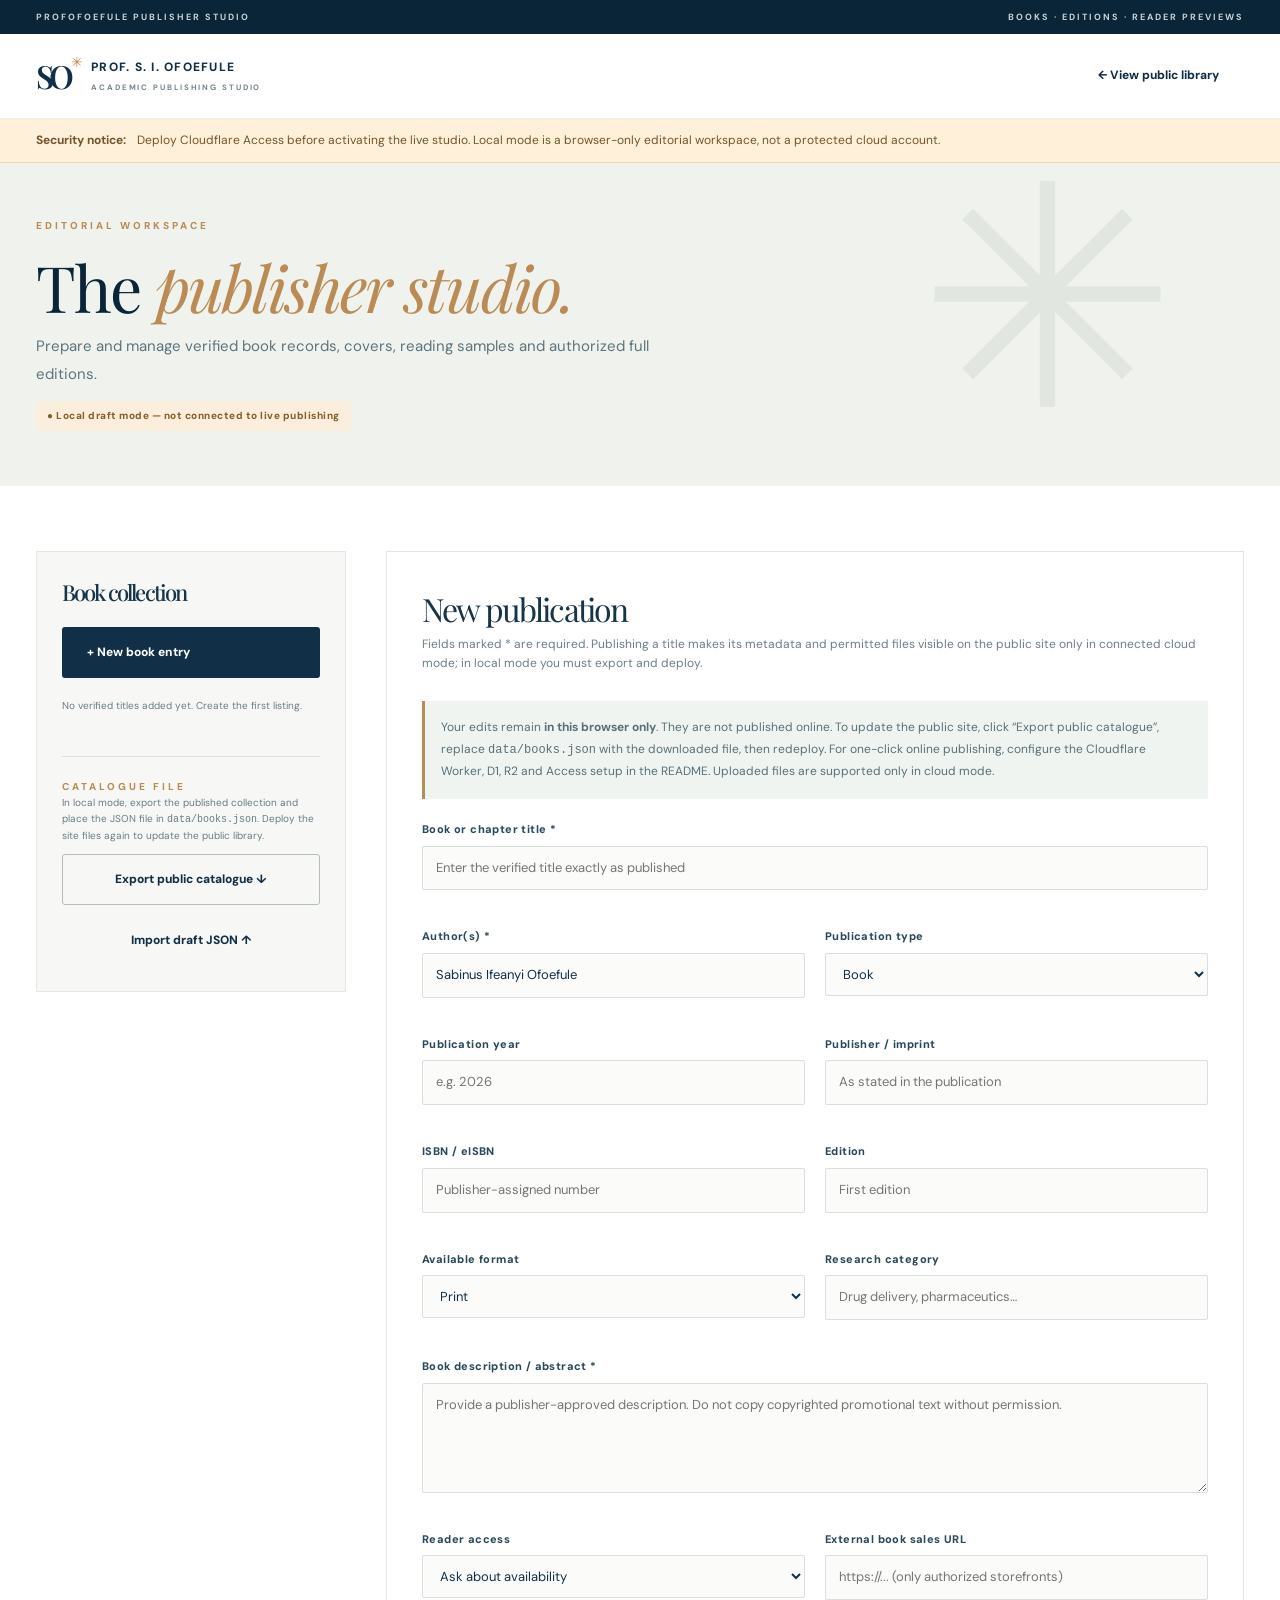
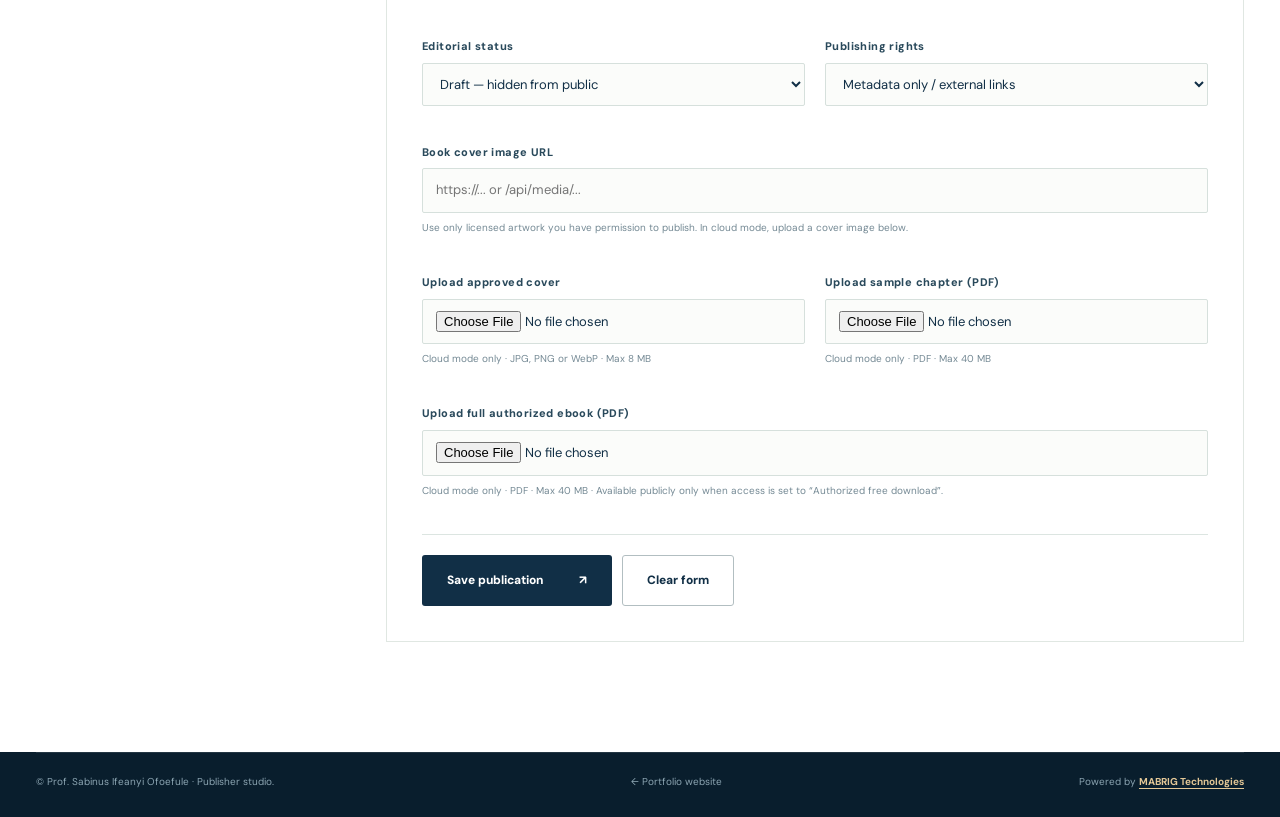
==== commit 8ccd6fa8: "Remove internal editorial and draft remarks from public academic portfolio" ====
--- a/site/admin.html
+++ b/site/admin.html
@@ -2,4 +2,4 @@
 <a class="skip-link" href="#main">Skip to content</a><div class="topline"><div class="container top-inner"><span>PROFOFOEFULE PUBLISHER STUDIO</span><span>BOOKS · EDITIONS · READER PREVIEWS</span></div></div><header class="site-header"><nav class="nav container"><a class="brand" href="index.html"><span class="brand-mark">SO<span class="brand-star">✳</span></span><span class="brand-copy"><b>PROF. S. I. OFOEFULE</b><small>ACADEMIC PUBLISHING STUDIO</small></span></a><a href="books.html" class="btn btn-ghost">← View public library</a></nav></header>
 <div class="studio-banner"><div class="container"><strong>Security notice:</strong> Deploy Cloudflare Access before activating the live studio. Local mode is a browser-only editorial workspace, not a protected cloud account.</div></div>
 <main id="main"><section class="page-hero" style="padding:55px 0"><div class="container"><div class="section-kicker">EDITORIAL WORKSPACE</div><h1 style="margin-bottom:8px">The <em>publisher studio.</em></h1><p style="margin-bottom:12px">Prepare and manage verified book records, covers, reading samples and authorized full editions.</p><div id="modeStatus" class="status-chip" role="status">Detecting publishing mode…</div></div></section><section class="inner-content"><div class="container studio-layout"><aside class="studio-panel"><h2>Book collection</h2><button class="btn btn-dark" id="newBook" style="width:100%;justify-content:space-between">+ New book entry</button><div class="studio-entries" id="entries"><p class="preview-badge">Loading entries…</p></div><div style="border-top:1px solid #dae2dd;margin-top:32px;padding-top:22px"><div class="section-kicker">CATALOGUE FILE</div><p class="preview-badge">In local mode, export the published collection and place the JSON file in <code>data/books.json</code>. Deploy the site files again to update the public library.</p><button class="btn btn-outline" id="exportBooks" style="width:100%">Export public catalogue ↓</button><label class="btn btn-ghost" style="width:100%;margin-top:10px;cursor:pointer">Import draft JSON ↑<input type="file" accept="application/json,.json" id="importBooks" style="display:none"></label></div></aside>
-<div class="studio-form"><h2 id="formHeading">New publication</h2><p>Fields marked * are required. Publishing a title makes its metadata and permitted files visible on the public site only in connected cloud mode; in local mode you must export and deploy.</p><div class="help-tip" id="modeHelp">Checking access to the configured Cloudflare database.</div><form id="bookForm"><input type="hidden" name="id" id="bookId"><div class="form-grid"><div class="form-field wide"><label for="title">Book or chapter title *</label><input type="text" id="title" name="title" placeholder="Enter the verified title exactly as published" required maxlength="220"></div><div class="form-field"><label for="author">Author(s) *</label><input type="text" id="author" name="author" value="Sabinus Ifeanyi Ofoefule" required maxlength="300"></div><div class="form-field"><label for="type">Publication type</label><select id="type" name="type"><option value="book">Book</option><option value="chapter">Book chapter</option></select></div><div class="form-field"><label for="year">Publication year</label><input type="number" id="year" name="year" min="1900" max="2100" placeholder="e.g. 2026"></div><div class="form-field"><label for="publisher">Publisher / imprint</label><input type="text" id="publisher" name="publisher" maxlength="200" placeholder="As stated in the publication"></div><div class="form-field"><label for="isbn">ISBN / eISBN</label><input type="text" id="isbn" name="isbn" maxlength="45" placeholder="Publisher-assigned number"></div><div class="form-field"><label for="edition">Edition</label><input type="text" id="edition" name="edition" maxlength="85" placeholder="First edition"></div><div class="form-field"><label for="format">Available format</label><select id="format" name="format"><option value="Print">Print</option><option value="eBook (PDF)">eBook (PDF)</option><option value="Print + eBook">Print + eBook</option><option value="Book chapter">Book chapter</option></select></div><div class="form-field"><label for="category">Research category</label><input type="text" id="category" name="category" maxlength="100" placeholder="Drug delivery, pharmaceutics…"></div><div class="form-field wide"><label for="summary">Book description / abstract *</label><textarea id="summary" name="summary" required maxlength="6000" placeholder="Provide a publisher-approved description. Do not copy copyrighted promotional text without permission."></textarea></div><div class="form-field"><label for="access">Reader access</label><select id="access" name="access"><option value="inquiry">Ask about availability</option><option value="free">Authorized free download</option><option value="external">External purchase / distribution link</option></select></div><div class="form-field"><label for="external_url">External book sales URL</label><input type="url" id="external_url" name="external_url" placeholder="https://... (only authorized storefronts)"></div><div class="form-field"><label for="status">Editorial status</label><select id="status" name="status"><option value="draft">Draft — hidden from public</option><option value="published">Published — visible publicly</option></select></div><div class="form-field"><label for="license">Publishing rights</label><select id="license" name="license"><option value="metadata">Metadata only / external links</option><option value="authorized">Author or publisher authorized file hosting</option></select></div><div class="form-field wide"><label for="cover_url">Book cover image URL</label><input type="text" id="cover_url" name="cover_url" placeholder="https://... or /api/media/..."><small>Use only licensed artwork you have permission to publish. In cloud mode, upload a cover image below.</small></div><div class="form-field"><label for="coverFile">Upload approved cover</label><input type="file" id="coverFile" accept="image/jpeg,image/png,image/webp"><small>Cloud mode only · JPG, PNG or WebP · Max 8 MB</small></div><div class="form-field"><label for="sampleFile">Upload sample chapter (PDF)</label><input type="file" id="sampleFile" accept="application/pdf"><small>Cloud mode only · PDF · Max 40 MB</small></div><div class="form-field wide"><label for="fullFile">Upload full authorized ebook (PDF)</label><input type="file" id="fullFile" accept="application/pdf"><small>Cloud mode only · PDF · Max 40 MB · Available publicly only when access is set to “Authorized free download”.</small></div></div><input type="hidden" name="sample_url" id="sample_url"><input type="hidden" name="full_url" id="full_url"><div class="form-actions"><button class="btn btn-dark" type="submit" id="saveBtn">Save publication <span>↗</span></button><button class="btn btn-outline" id="resetBtn" type="button">Clear form</button><button class="btn btn-ghost hidden" id="deleteBtn" type="button" style="color:#8a3d3d">Delete entry</button></div></form></div></div></section></main><footer class="footer"><div class="container footer-base"><span>© <span id="year"></span> Prof. Sabinus Ifeanyi Ofoefule · Editorial preview.</span><span><a href="index.html">← Portfolio website</a></span><span class="footer-powered">Powered by <a href="https://www.mabrigkorie.org" target="_blank" rel="noopener noreferrer">MABRIG Technologies</a></span></div></footer><div id="toast" class="toast hidden" role="status"></div><script src="assets/common.js" defer></script><script src="assets/studio.js" defer></script></body></html>
+<div class="studio-form"><h2 id="formHeading">New publication</h2><p>Fields marked * are required. Publishing a title makes its metadata and permitted files visible on the public site only in connected cloud mode; in local mode you must export and deploy.</p><div class="help-tip" id="modeHelp">Checking access to the configured Cloudflare database.</div><form id="bookForm"><input type="hidden" name="id" id="bookId"><div class="form-grid"><div class="form-field wide"><label for="title">Book or chapter title *</label><input type="text" id="title" name="title" placeholder="Enter the verified title exactly as published" required maxlength="220"></div><div class="form-field"><label for="author">Author(s) *</label><input type="text" id="author" name="author" value="Sabinus Ifeanyi Ofoefule" required maxlength="300"></div><div class="form-field"><label for="type">Publication type</label><select id="type" name="type"><option value="book">Book</option><option value="chapter">Book chapter</option></select></div><div class="form-field"><label for="year">Publication year</label><input type="number" id="year" name="year" min="1900" max="2100" placeholder="e.g. 2026"></div><div class="form-field"><label for="publisher">Publisher / imprint</label><input type="text" id="publisher" name="publisher" maxlength="200" placeholder="As stated in the publication"></div><div class="form-field"><label for="isbn">ISBN / eISBN</label><input type="text" id="isbn" name="isbn" maxlength="45" placeholder="Publisher-assigned number"></div><div class="form-field"><label for="edition">Edition</label><input type="text" id="edition" name="edition" maxlength="85" placeholder="First edition"></div><div class="form-field"><label for="format">Available format</label><select id="format" name="format"><option value="Print">Print</option><option value="eBook (PDF)">eBook (PDF)</option><option value="Print + eBook">Print + eBook</option><option value="Book chapter">Book chapter</option></select></div><div class="form-field"><label for="category">Research category</label><input type="text" id="category" name="category" maxlength="100" placeholder="Drug delivery, pharmaceutics…"></div><div class="form-field wide"><label for="summary">Book description / abstract *</label><textarea id="summary" name="summary" required maxlength="6000" placeholder="Provide a publisher-approved description. Do not copy copyrighted promotional text without permission."></textarea></div><div class="form-field"><label for="access">Reader access</label><select id="access" name="access"><option value="inquiry">Ask about availability</option><option value="free">Authorized free download</option><option value="external">External purchase / distribution link</option></select></div><div class="form-field"><label for="external_url">External book sales URL</label><input type="url" id="external_url" name="external_url" placeholder="https://... (only authorized storefronts)"></div><div class="form-field"><label for="status">Editorial status</label><select id="status" name="status"><option value="draft">Draft — hidden from public</option><option value="published">Published — visible publicly</option></select></div><div class="form-field"><label for="license">Publishing rights</label><select id="license" name="license"><option value="metadata">Metadata only / external links</option><option value="authorized">Author or publisher authorized file hosting</option></select></div><div class="form-field wide"><label for="cover_url">Book cover image URL</label><input type="text" id="cover_url" name="cover_url" placeholder="https://... or /api/media/..."><small>Use only licensed artwork you have permission to publish. In cloud mode, upload a cover image below.</small></div><div class="form-field"><label for="coverFile">Upload approved cover</label><input type="file" id="coverFile" accept="image/jpeg,image/png,image/webp"><small>Cloud mode only · JPG, PNG or WebP · Max 8 MB</small></div><div class="form-field"><label for="sampleFile">Upload sample chapter (PDF)</label><input type="file" id="sampleFile" accept="application/pdf"><small>Cloud mode only · PDF · Max 40 MB</small></div><div class="form-field wide"><label for="fullFile">Upload full authorized ebook (PDF)</label><input type="file" id="fullFile" accept="application/pdf"><small>Cloud mode only · PDF · Max 40 MB · Available publicly only when access is set to “Authorized free download”.</small></div></div><input type="hidden" name="sample_url" id="sample_url"><input type="hidden" name="full_url" id="full_url"><div class="form-actions"><button class="btn btn-dark" type="submit" id="saveBtn">Save publication <span>↗</span></button><button class="btn btn-outline" id="resetBtn" type="button">Clear form</button><button class="btn btn-ghost hidden" id="deleteBtn" type="button" style="color:#8a3d3d">Delete entry</button></div></form></div></div></section></main><footer class="footer"><div class="container footer-base"><span>© <span id="year"></span> Prof. Sabinus Ifeanyi Ofoefule · Publisher studio.</span><span><a href="index.html">← Portfolio website</a></span><span class="footer-powered">Powered by <a href="https://www.mabrigkorie.org" target="_blank" rel="noopener noreferrer">MABRIG Technologies</a></span></div></footer><div id="toast" class="toast hidden" role="status"></div><script src="assets/common.js" defer></script><script src="assets/studio.js" defer></script></body></html>
